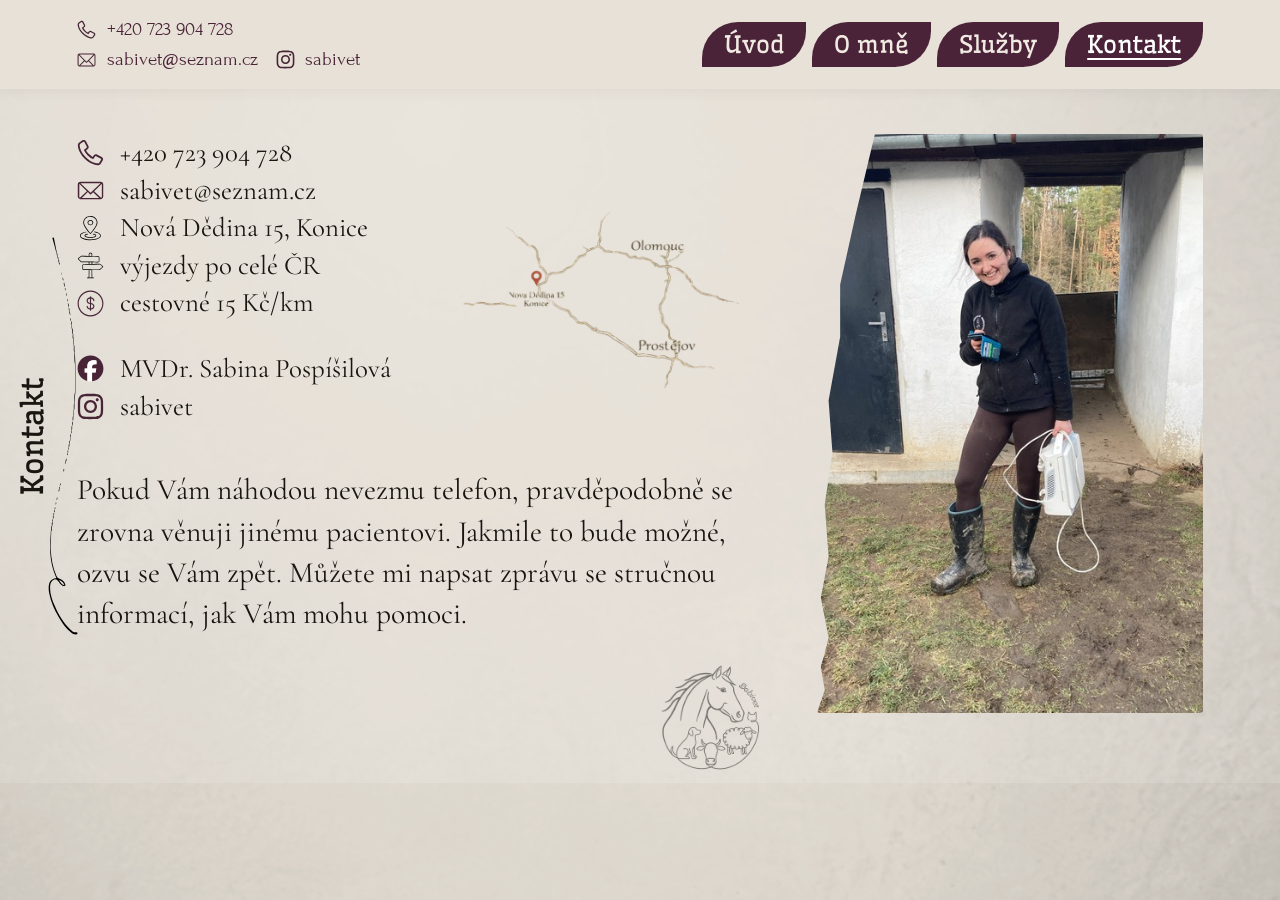
==== kontakt.html @ 32348e84 "Nový design SabiVet – čtyři samostatné stránky" ====
<!DOCTYPE html>

<html lang="cs">
<head>
<meta charset="utf-8"/>
<meta content="width=device-width, initial-scale=1" name="viewport"/>
<meta content="MVDr. Sabina Pospíšilová – terénní veterinární lékařka pro koně, ovce a malá zvířata. Nová Dědina 15, Konice, výjezdy po celé ČR." name="description"/>
<title>Kontakt | SabiVet – MVDr. Sabina Pospíšilová</title>
<link href="assets/fonts.css" rel="stylesheet"/>
<link href="style.css" rel="stylesheet"/>
<script defer="" src="script.js"></script>
</head>
<body>
<a class="skip-link" href="#obsah">Přejít na obsah</a>
<header class="site-header">
<div class="header-contact">
<a class="contact-item" href="tel:+420723904728"><img alt="" aria-hidden="true" class="icon" height="24" src="assets/icons/telefon.svg" width="24"/><span>+420 723 904 728</span></a>
<div><a class="contact-item" href="mailto:sabivet@seznam.cz"><img alt="" aria-hidden="true" class="icon" height="24" src="assets/icons/email.svg" width="24"/><span>sabivet@seznam.cz</span></a><span class="social-name contact-item"><img alt="" aria-hidden="true" class="icon" height="24" src="assets/icons/instagram.svg" width="24"/><span>sabivet</span></span></div>
</div>
<button aria-controls="navigation" aria-expanded="false" class="menu-toggle" type="button">Menu <svg aria-hidden="true" class="icon" height="24" viewbox="0 0 24 24" width="24"><path d="M4 6h16M4 12h16M4 18h16" fill="none" stroke="currentColor" stroke-linecap="round" stroke-width="1.5"></path></svg></button>
<nav aria-label="Hlavní navigace" id="navigation">
<a href="index.html">Úvod</a>
<a href="o-mne.html">O mně</a>
<a href="sluzby.html">Služby</a>
<a aria-current="page" href="kontakt.html">Kontakt</a>
</nav>
</header>
<main id="obsah">



<section aria-labelledby="contact-title" id="kontakt">
<div class="contact-row paper-panel">
<h2 class="side-title" id="contact-title">Kontakt</h2>
<div class="contact-copy">
<div class="contact-details">
<address>
<a class="contact-item" href="tel:+420723904728"><img alt="" aria-hidden="true" class="icon" height="24" src="assets/icons/telefon.svg" width="24"/><span>+420 723 904 728</span></a>
<a class="contact-item" href="mailto:sabivet@seznam.cz"><img alt="" aria-hidden="true" class="icon" height="24" src="assets/icons/email.svg" width="24"/><span>sabivet@seznam.cz</span></a>
<a class="contact-item" href="https://maps.app.goo.gl/75xv7nQfzBv7Q8959"><img alt="" aria-hidden="true" class="icon" height="24" src="assets/icons/adresa.svg" width="24"/><span>Nová Dědina 15, Konice</span></a>
<span class="contact-item"><img alt="" aria-hidden="true" class="icon" height="24" src="assets/icons/smerovnik.svg" width="24"/><span>výjezdy po celé ČR</span></span>
<span class="contact-item"><img alt="" aria-hidden="true" class="icon" height="24" src="assets/icons/cestovne.svg" width="24"/><span>cestovné 15 Kč/km</span></span>
<div class="social-contact"><span class="contact-item"><img alt="" aria-hidden="true" class="icon" height="24" src="assets/icons/facebook.svg" width="24"/><span>MVDr. Sabina Pospíšilová</span></span><span class="contact-item"><img alt="" aria-hidden="true" class="icon" height="24" src="assets/icons/instagram.svg" width="24"/><span>sabivet</span></span></div>
</address>
<a aria-label="Zobrazit Novou Dědinu 15, Konice na mapě" class="small-map" href="https://maps.app.goo.gl/75xv7nQfzBv7Q8959"><img alt="Mapa okolí Konice, Olomouce a Prostějova" height="480" loading="lazy" src="assets/images/mapa-linky.png" width="720"/></a>
</div>
<p>Pokud Vám náhodou nevezmu telefon, pravděpodobně se zrovna věnuji jinému pacientovi. Jakmile to bude možné, ozvu se Vám zpět. Můžete mi napsat zprávu se stručnou informací, jak Vám mohu pomoci.</p>
</div>
<img alt="Sabina Pospíšilová s veterinárním vybavením u stáje" class="portrait torn-left" height="800" loading="lazy" src="assets/images/kontakt.png" width="450"/>
<img alt="" class="signature" height="264" loading="lazy" src="assets/images/logo.png" width="383"/>
</div>

</section>
</main>
</body>
</html>
---- assets/fonts.css ----
/* Původní rodiny písem z oficiálního google/fonts, licence v assets/fonts/*-OFL.txt. */
@font-face{font-family:"CormorantGaramond";src:url("./fonts/CormorantGaramond[wght].ttf") format("truetype");font-weight:400;font-style:normal;font-display:swap;}
@font-face{font-family:"Forum";src:url("./fonts/Forum-Regular.ttf") format("truetype");font-weight:400;font-style:normal;font-display:swap;}
@font-face{font-family:"Wellfleet";src:url("./fonts/Wellfleet-Regular.ttf") format("truetype");font-weight:400;font-style:normal;font-display:swap;}
@font-face{font-family:"Quintessential";src:url("./fonts/Quintessential-Regular.ttf") format("truetype");font-weight:400;font-style:normal;font-display:swap;}
@font-face{font-family:"Lora";src:url("./fonts/Lora[wght].ttf") format("truetype");font-weight:400;font-style:normal;font-display:swap;}
---- style.css ----
:root {
  --wine: #4b2338;
  --paper: #e7e1d7;
  --ink: #191612;
  --body-font: 'CormorantGaramond', Georgia, serif;
  --nav-font: 'Wellfleet', Georgia, serif;
  color: var(--ink);
  background: var(--paper);
  font-family: var(--body-font);
  font-synthesis: none;
}
* { box-sizing: border-box; }
html { scroll-behavior: smooth; scroll-padding-top: 100px; }
body { margin: 0 auto; max-width: 1440px; background: var(--paper) url('assets/images/pergamen.png') center top / 100% auto repeat-y; }
a { color: inherit; text-underline-offset: .16em; }
a:hover { color: var(--wine); }
a:focus-visible, button:focus-visible { outline: 3px solid var(--wine); outline-offset: 5px; }
img { display: block; max-width: 100%; height: auto; }
button { font: inherit; }
p { margin: 0 0 1em; }
.skip-link { position: fixed; top: 8px; left: 8px; z-index: 20; padding: 12px; background: var(--paper); transform: translateY(-160%); }
.skip-link:focus { transform: none; }
.site-header { display: flex; align-items: center; justify-content: space-between; gap: 20px; padding: 16px 6%; min-height: 78px; position: sticky; top: 0; z-index: 10; background: var(--paper) url('assets/images/pergamen.png') center top / 100% auto; }
.header-contact { color: var(--wine); font-family: 'Forum', Georgia, serif; font-size: 19px; line-height: 1.4; }
.header-contact a { text-decoration: none; }
.social-name { margin-left: 18px; }
nav { display: flex; gap: 6px; }
nav a { border-radius: 36px 0 36px 0; background: var(--wine); color: #f1eae2; font: 24px/1.1 var(--nav-font); padding: 9px 22px; text-decoration: none; white-space: nowrap; }
nav a:hover, nav a[aria-current] { color: white; text-decoration: underline; }
.menu-toggle { display: none; }
.hero { position: relative; min-height: 600px; overflow: hidden; }
.hero-photo { position: absolute; left: 6%; top: 0; height: 100%; width: 76%; object-fit: cover; object-position: center; mask-image: linear-gradient(to right, #000 60%, transparent 100%); }
.hero-copy { position: relative; margin-left: 57%; padding: 10px 6% 40px 0; min-height: 600px; display: flex; flex-direction: column; align-items: flex-end; text-align: right; }
h1 { font-family: 'Quintessential', var(--body-font); font-size: clamp(30px, 3.3vw, 47px); font-weight: 400; margin: 0 0 24px; line-height: 1.3; white-space: nowrap; }
.hero-subtitle { font-size: clamp(24px, 2.5vw, 36px); line-height: 1.25; letter-spacing: .04em; }
.hero-specialties { font-family: 'Lora', Georgia, serif; font-size: clamp(10px, 1vw, 14px); margin: 12px 0 40px; }
.call-row { display: flex; gap: 15px; align-items: center; }
.call-row img { width: 85px; }
.call-button { color: var(--wine); font: 26px/1.1 var(--nav-font); border: 2px solid var(--wine); border-radius: 30px; padding: 6px 15px; text-decoration: none; }
.call-button:hover { background: var(--wine); color: var(--paper); }
.hero-location { margin-top: auto; margin-bottom: 0; padding-top: 90px; font-family: 'Quintessential', var(--body-font); font-size: 23px; }
.paper-panel { position: relative; background: linear-gradient(#ffffff38, #ffffff38), url('assets/images/pergamen.png') center / 100% 100%; }
.intro-facts { padding: 44px 6% 135px; }
.intro-facts h2 { font-size: 18px; font-weight: 400; margin: 0 0 40px; }
.intro-facts p { font-size: 30px; line-height: 1.35; margin-bottom: 50px; }
.intro-facts div:last-of-type p { margin-bottom: 0; }
.signature { position: absolute; width: 160px; right: 16px; bottom: 14px; opacity: .48; pointer-events: none; }
.section-title { position: absolute; width: 1px; height: 1px; overflow: hidden; clip-path: inset(50%); white-space: nowrap; }
.about-row { display: grid; grid-template-columns: 1.65fr 1fr; gap: 7%; align-items: center; padding: 40px 6%; }
.about-copy { font-size: clamp(22px, 2.25vw, 32px); line-height: 1.4; }
.about-copy p:last-child { margin-bottom: 0; }
.portrait { width: 100%; aspect-ratio: 2 / 3; object-fit: cover; }
.torn-left { border-radius: 4% 2% 0 0; clip-path: polygon(15% 0,100% 0,100% 100%,0 100%,2% 96%,1% 92%,3% 87%,1% 80%,3% 73%,2% 64%,4% 55%,3% 46%,6% 35%,6% 26%,10% 14%); }
.torn-right { clip-path: polygon(0 0,86% 0,89% 12%,92% 23%,90% 32%,95% 44%,96% 56%,94% 68%,98% 82%,100% 100%,0 100%); }
.about-second { grid-template-columns: 1fr 1.9fr; gap: 4%; padding-bottom: 110px; }
.about-second .about-copy { text-align: center; font-size: clamp(21px, 2.1vw, 30px); }
.service-row { display: grid; grid-template-columns: 1.65fr 1fr; align-items: center; gap: 5%; padding: 50px 7% 55px 10%; min-height: 550px; }
.side-title { position: absolute; left: 16px; top: 50%; margin: 0; writing-mode: vertical-rl; transform: translateY(-50%) rotate(180deg); color: var(--ink); font: 30px/1.1 var(--nav-font); }
.service-lists { display: grid; grid-template-columns: 1fr 1fr; gap: 24px; font-size: clamp(19px, 1.65vw, 24px); line-height: 1.3; }
.service-lists h4 { font: inherit; margin: 0; position: relative; }
.service-lists h4::before { content: '•'; position: absolute; left: -.65em; }
.service-lists ul { margin: 0 0 6px; padding-left: 22px; list-style-type: circle; }
.service-photo { width: 100%; height: 430px; object-fit: cover; }
.service-row:not(.service-reverse):not(.ruminants) .service-photo { object-position: 65% center; }
.service-reverse { grid-template-columns: 1fr 1.75fr; padding: 50px 8% 50px 6%; }
.service-reverse .side-title { left: auto; right: 16px; transform: translateY(-50%); }
.service-reverse .service-photo { object-position: 50% center; }
.petexpert { display: flex; gap: 15px; align-items: center; margin-top: 25px; font-size: 20px; }
.petexpert p { margin: 0; }
.petexpert > a { flex: 0 0 80px; }
.ruminants .service-lists { grid-template-columns: 1fr; }
.ruminants .service-photo { object-position: 62% center; }
.contact-row { display: grid; grid-template-columns: 1.8fr 1fr; gap: 4%; padding: 45px 6% 70px; }
.contact-details { display: grid; grid-template-columns: 1fr 1fr; gap: 15px; align-items: center; }
address { font-size: clamp(21px, 2.1vw, 30px); font-style: normal; line-height: 1.4; }
address > a, address span { display: block; }
address > a { text-decoration: none; }
address > a:hover { text-decoration: underline; }
.social-contact { margin: 28px 0; }
.contact-copy > p { font-size: clamp(22px, 2.3vw, 32px); line-height: 1.4; margin-top: 16px; }
.contact-row .portrait { height: 100%; min-height: 500px; object-position: center; }
.contact-row .signature { right: 36%; bottom: 10px; }
.large-map { display: block; padding: 20px 6% 50px; }
.large-map img { width: 100%; max-height: 620px; object-fit: contain; }
@media (min-width: 1440px) { h1 { font-size: 47px; } }
@media (max-width: 1050px) and (min-width: 761px) {
  .site-header { padding-inline: 3%; gap: 10px; }
  nav a { padding-inline: 15px; font-size: 20px; }
  .header-contact { font-size: 16px; }
  .social-name { margin-left: 8px; }
  .hero, .hero-copy { min-height: 510px; }
  .hero-copy { margin-left: 54%; padding-right: 3%; }
  .hero-photo { left: 3%; }
  .hero-location { padding-top: 55px; }
  .service-lists { gap: 15px; }
  .contact-details { grid-template-columns: 1fr; }
  .small-map { max-width: 220px; }
}
@media (max-width: 760px) {
  html { scroll-padding-top: 98px; }
  .site-header { padding: 12px 5%; min-height: 80px; flex-wrap: wrap; gap: 8px; }
  .header-contact { font-size: 16px; }
  .social-name { display: none; }
  .menu-toggle { display: flex; gap: 10px; align-items: center; padding: 10px 14px; border: 1px solid var(--wine); border-radius: 20px 0; color: var(--wine); background: transparent; font-family: var(--nav-font); min-height: 44px; }
  nav { display: flex; width: 100%; justify-content: center; flex-wrap: wrap; padding-top: 4px; }
  .menu-toggle { display: none; }
  .js .menu-toggle { display: flex; }
  .js nav { display: none; }
  .js nav.is-open { display: flex; }
  nav a { padding: 12px 16px; font-size: 18px; }
  .hero { display: flex; flex-direction: column; min-height: 0; }
  .hero-photo { position: relative; left: auto; width: 100%; height: auto; aspect-ratio: 800 / 532; object-fit: contain; mask-image: none; }
  .hero-copy { margin: 0; padding: 20px 6% 35px; min-height: 0; align-items: center; text-align: center; }
  h1 { font-size: clamp(26px, 6.6vw, 40px); white-space: normal; margin-bottom: 18px; }
  .hero-subtitle { font-size: 27px; letter-spacing: .01em; }
  .hero-specialties { font-size: 12px; line-height: 1.8; margin: 0 0 20px; }
  .hero-location { font-size: 21px; padding-top: 25px; }
  .call-button { font-size: 23px; min-height: 44px; }
  .call-row img { width: 70px; }
  .intro-facts { padding: 32px 6% 110px; }
  .intro-facts h2 { font-size: 16px; margin-bottom: 18px; }
  .intro-facts p { font-size: 25px; margin-bottom: 35px; }
  .signature { width: 115px; }
  .about-row, .about-second { grid-template-columns: 1fr; padding: 35px 6%; gap: 28px; }
  .about-copy, .about-second .about-copy { font-size: 24px; line-height: 1.5; text-align: left; }
  .about-row .portrait { width: min(100%, 380px); justify-self: center; }
  .about-second { padding-bottom: 110px; }
  .about-second .about-copy { grid-row: 1; }
  .service-row, .service-reverse { grid-template-columns: 1fr; padding: 30px 7% 40px; gap: 25px; min-height: 0; }
  .side-title, .service-reverse .side-title { position: static; transform: none; writing-mode: horizontal-tb; font-size: 28px; color: var(--wine); }
  .service-lists { font-size: 22px; line-height: 1.4; gap: 24px; padding-left: 12px; }
  .service-lists h4 { margin-top: 12px; }
  .service-photo { width: min(100%, 420px); height: 400px; justify-self: center; }
  .service-reverse .service-photo { grid-row: 3; }
  .petexpert { font-size: 21px; }
  .ruminants { padding-bottom: 105px; }
  .contact-row { grid-template-columns: 1fr; padding: 30px 6% 110px; }
  .contact-details { grid-template-columns: 1fr; }
  address { font-size: 25px; }
  address a { padding-block: 5px; overflow-wrap: anywhere; }
  .contact-copy > p { font-size: 24px; }
  .small-map { max-width: 360px; }
  .contact-row .portrait { width: min(100%, 380px); height: auto; min-height: 0; justify-self: center; }
  .contact-row .signature { right: 16px; }
  .large-map { padding: 20px 0; }
}
@media (max-width: 430px) {
  .service-lists { grid-template-columns: 1fr; gap: 0; }
  .service-photo { height: 360px; }
}
@media (prefers-reduced-motion: reduce) { html { scroll-behavior: auto; } }

/* Původní vektorové symboly ze stran 1 a 4 PDF, bez emoji. */
.icon { display: inline-block; width: 1em; height: 1em; flex: 0 0 1em; vertical-align: -.12em; object-fit: contain; }
.contact-item { display: inline-flex; align-items: center; gap: .6em; }
.header-contact div { display: flex; align-items: center; flex-wrap: wrap; }
.header-contact .contact-item { display: inline-flex; }
.social-name.contact-item { gap: .5em; }
.call-button { display: inline-flex; align-items: center; gap: .3em; }
.call-button .icon { width: 1.05em; height: 1.05em; flex-basis: 1.05em; }
.call-button:hover .icon { filter: brightness(0) invert(1); }
.hero-location .location-line, .hero-location .travel-line { display: flex; align-items: center; justify-content: flex-end; gap: .35em; }
.hero-location .travel-line { margin: 0; }
.hero-location .travel-line .icon { width: 1.3em; height: 1.3em; flex-basis: 1.3em; }
.intro-facts h2 { display: flex; align-items: center; gap: .8em; }
.intro-facts h2 .icon { width: 1.2em; height: 1.2em; flex-basis: 1.2em; }
address .contact-item { display: flex; align-items: center; }
address .contact-item > span { min-width: 0; }
.service-row::before, .contact-row::before { content: ''; position: absolute; left: 48px; top: 30px; bottom: 30px; width: 30px; background: url('assets/icons/dekorace-svisla.svg') center / 100% 100% no-repeat; pointer-events: none; }
.service-reverse::before { left: auto; right: 48px; transform: scaleX(-1); }
@media (max-width: 760px) {
  .social-name.contact-item { display: inline-flex; margin-left: 12px; }
  .hero-location .location-line, .hero-location .travel-line { justify-content: center; }
  .service-row::before, .contact-row::before { display: none; }
}

/* Revize: čtyři samostatné stránky, bez opakovaných švů pergamenu. */
body { background: var(--paper) url('assets/images/pergamen.png') center top / cover fixed no-repeat; min-height: 100vh; }
.paper-panel { background: rgba(255,255,255,.12); }
.site-header { background: #e7e1d7; box-shadow: 0 2px 12px #3a292010; }
nav a[aria-current="page"] { text-decoration: underline; text-underline-offset: .19em; }
nav a:not([aria-current]) { text-decoration: none; }
nav a:not([aria-current]):hover { text-decoration: underline; }
main { min-height: calc(100vh - 110px); }
.hero-photo { image-rendering: auto; }
.portrait, .service-photo { object-fit: cover; border-radius: 3px; }
.service-photo { aspect-ratio: 4 / 3; height: auto; }
@media(max-width:760px) { body { background-size: cover; background-attachment: scroll; } .service-photo { aspect-ratio: 4 / 3; height: auto; } }

/* Služby: jednotný pergamen bez ostrých horizontálních hranic mezi bloky. */
#sluzby,
#sluzby .service-row,
#sluzby .service-row.paper-panel {
  background: transparent;
  background-image: none;
  box-shadow: none;
}
#sluzby .service-row + .service-row {
  border-top: 0;
}

/* O mně: souvislé pozadí bez švů mezi oběma částmi. */
#o-mne,
#o-mne .about-row,
#o-mne .about-row.paper-panel {
  background: transparent;
  background-image: none;
  box-shadow: none;
}
#o-mne .about-row + .about-row {
  border-top: 0;
}

/* Doladění: výraznější pergamenová textura a velké fotografie služeb. */
body {
  background-image: url('assets/images/pergamen.png');
  background-position: center top;
  background-size: 100% auto;
  background-repeat: repeat-y;
  background-attachment: scroll;
}
/* Obsah nemá vlastní vybledlou vrstvu; textura zůstává vidět. */
#sluzby .service-row, #o-mne .about-row { background: transparent; }
.service-row:not(.service-reverse) {
  grid-template-columns: minmax(0, 1.35fr) minmax(0, 1fr);
  gap: 3%;
}
.service-photo {
  width: 100%;
  height: clamp(410px, 34vw, 540px);
  aspect-ratio: auto;
  object-fit: cover;
}
@media (max-width: 760px) {
  .service-row:not(.service-reverse) { grid-template-columns: 1fr; }
  .service-photo { width: min(100%, 520px); height: 400px; aspect-ratio: auto; }
}
@media (max-width: 430px) { .service-photo { height: 330px; } }
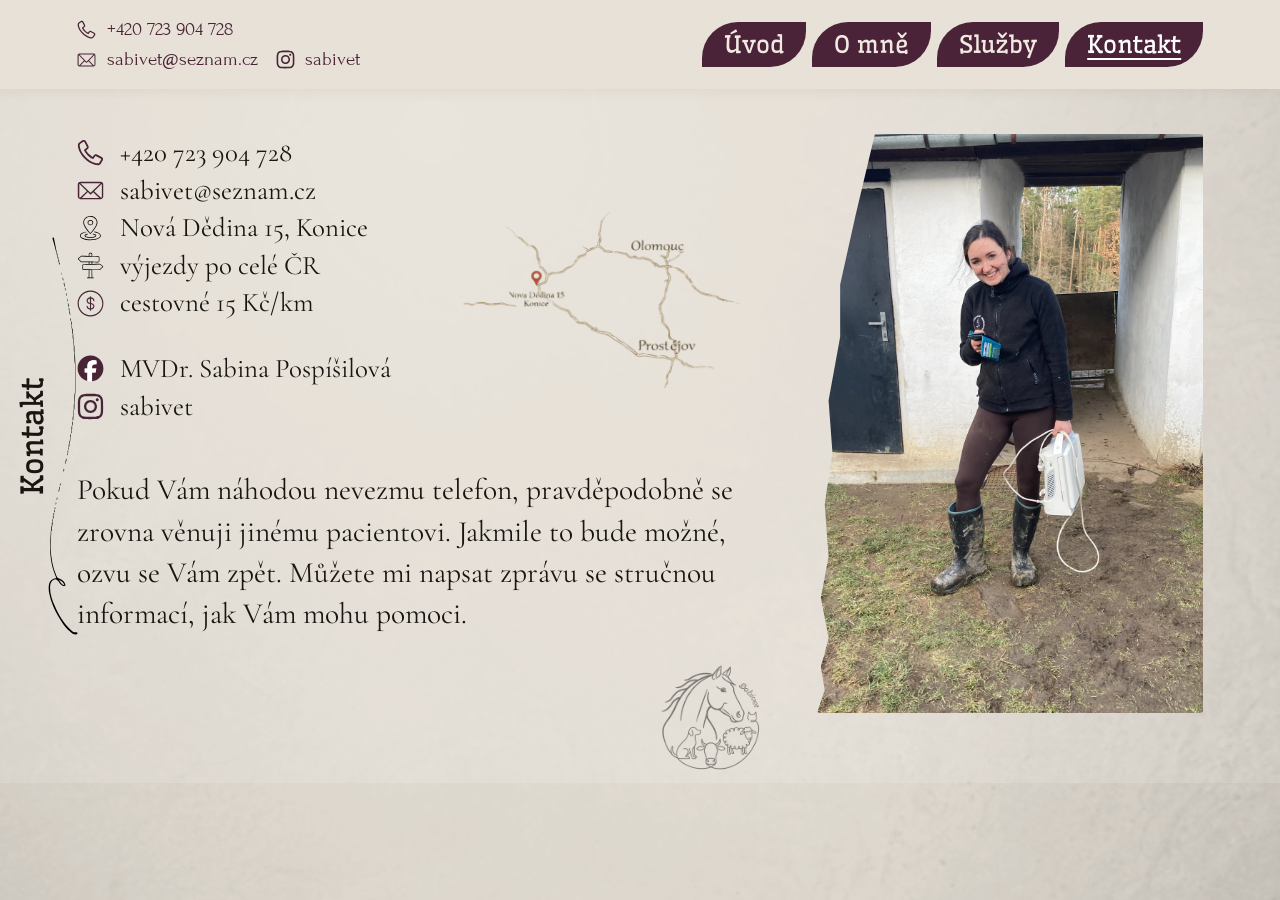
==== commit f2b1dc03: "Use optimized original photographs across all four pages" ====
--- a/kontakt.html
+++ b/kontakt.html
@@ -46,7 +46,7 @@
 </div>
 <p>Pokud Vám náhodou nevezmu telefon, pravděpodobně se zrovna věnuji jinému pacientovi. Jakmile to bude možné, ozvu se Vám zpět. Můžete mi napsat zprávu se stručnou informací, jak Vám mohu pomoci.</p>
 </div>
-<img alt="Sabina Pospíšilová s veterinárním vybavením u stáje" class="portrait torn-left" height="800" loading="lazy" src="assets/images/kontakt.png" width="450"/>
+<img alt="Sabina Pospíšilová s veterinárním vybavením u stáje" class="portrait torn-left" height="1920" loading="lazy" src="assets/images/kontakt.webp" width="1080"/>
 <img alt="" class="signature" height="264" loading="lazy" src="assets/images/logo.png" width="383"/>
 </div>
 
--- a/style.css
+++ b/style.css
@@ -29,7 +29,7 @@
 nav a:hover, nav a[aria-current] { color: white; text-decoration: underline; }
 .menu-toggle { display: none; }
 .hero { position: relative; min-height: 600px; overflow: hidden; }
-.hero-photo { position: absolute; left: 6%; top: 0; height: 100%; width: 76%; object-fit: cover; object-position: center; mask-image: linear-gradient(to right, #000 60%, transparent 100%); }
+.hero-photo { position: absolute; left: 6%; top: 0; height: 100%; width: 76%; object-fit: cover; object-position: center bottom; mask-image: linear-gradient(to right, #000 60%, transparent 100%); }
 .hero-copy { position: relative; margin-left: 57%; padding: 10px 6% 40px 0; min-height: 600px; display: flex; flex-direction: column; align-items: flex-end; text-align: right; }
 h1 { font-family: 'Quintessential', var(--body-font); font-size: clamp(30px, 3.3vw, 47px); font-weight: 400; margin: 0 0 24px; line-height: 1.3; white-space: nowrap; }
 .hero-subtitle { font-size: clamp(24px, 2.5vw, 36px); line-height: 1.25; letter-spacing: .04em; }
@@ -109,7 +109,7 @@
   .js nav.is-open { display: flex; }
   nav a { padding: 12px 16px; font-size: 18px; }
   .hero { display: flex; flex-direction: column; min-height: 0; }
-  .hero-photo { position: relative; left: auto; width: 100%; height: auto; aspect-ratio: 800 / 532; object-fit: contain; mask-image: none; }
+  .hero-photo { position: relative; left: auto; width: 100%; height: auto; aspect-ratio: 2048 / 1365; object-fit: contain; mask-image: none; }
   .hero-copy { margin: 0; padding: 20px 6% 35px; min-height: 0; align-items: center; text-align: center; }
   h1 { font-size: clamp(26px, 6.6vw, 40px); white-space: normal; margin-bottom: 18px; }
   .hero-subtitle { font-size: 27px; letter-spacing: .01em; }
@@ -236,3 +236,15 @@
   .service-photo { width: min(100%, 520px); height: 400px; aspect-ratio: auto; }
 }
 @media (max-width: 430px) { .service-photo { height: 330px; } }
+
+/* Originály služeb: celý snímek ve stávajícím rámečku, bez ořezu zvířat. */
+#sluzby .service-photo {
+  object-fit: contain;
+  object-position: center;
+  mask-image: url('assets/masks/sluzby-kone.svg');
+  mask-size: contain;
+  mask-position: center;
+  mask-repeat: no-repeat;
+}
+#sluzby .service-reverse .service-photo { mask-image: url('assets/masks/sluzby-psi.svg'); }
+#sluzby .ruminants .service-photo { mask-image: url('assets/masks/sluzby-prezvykavci.svg'); }
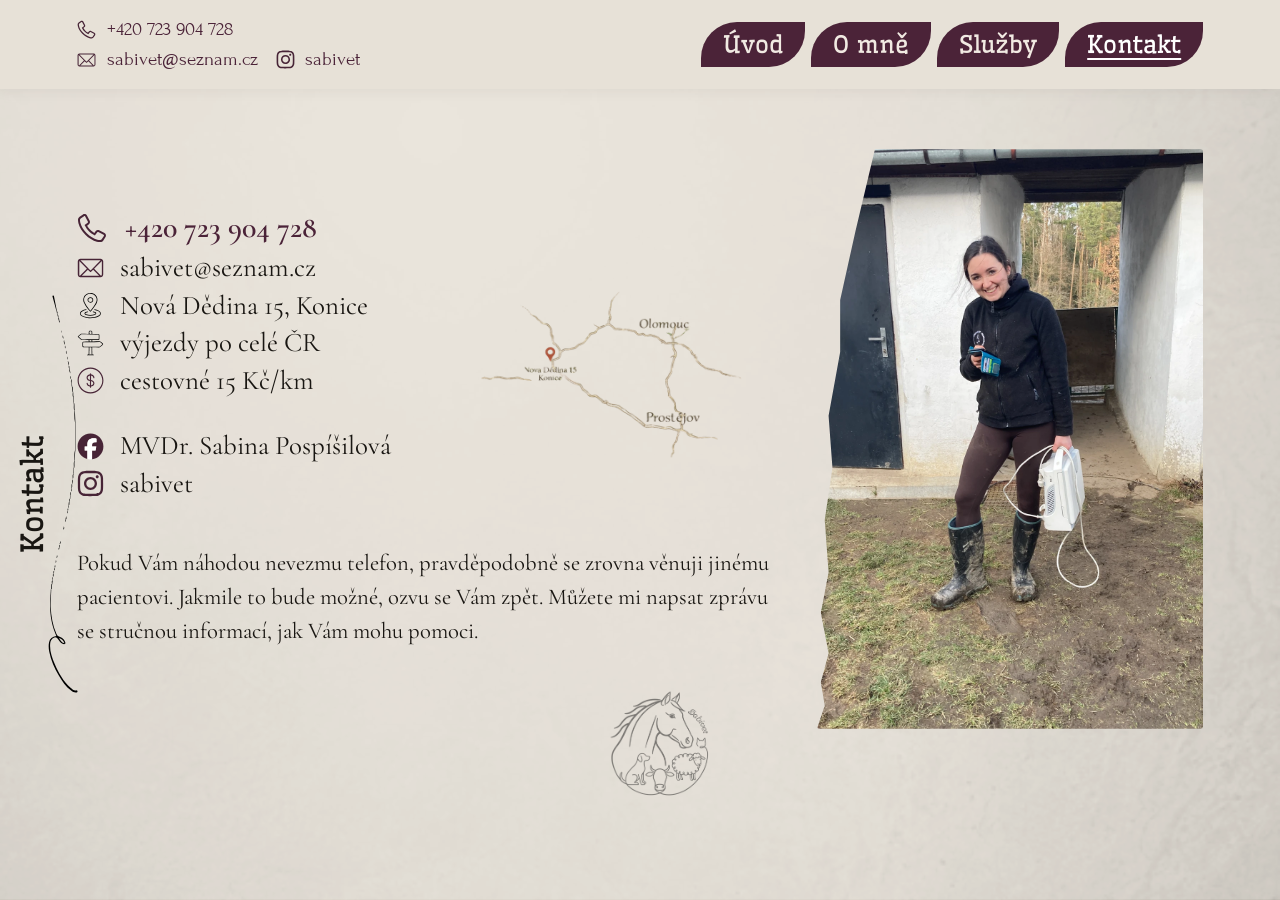
==== commit 098068cc: "Finální doladění textů, typografie a stránky Kontakt" ====
--- a/kontakt.html
+++ b/kontakt.html
@@ -20,7 +20,7 @@
 <button aria-controls="navigation" aria-expanded="false" class="menu-toggle" type="button">Menu <svg aria-hidden="true" class="icon" height="24" viewbox="0 0 24 24" width="24"><path d="M4 6h16M4 12h16M4 18h16" fill="none" stroke="currentColor" stroke-linecap="round" stroke-width="1.5"></path></svg></button>
 <nav aria-label="Hlavní navigace" id="navigation">
 <a href="index.html">Úvod</a>
-<a href="o-mne.html">O mně</a>
+<a href="o-mne.html">O mně</a>
 <a href="sluzby.html">Služby</a>
 <a aria-current="page" href="kontakt.html">Kontakt</a>
 </nav>
--- a/assets/fonts.css
+++ b/assets/fonts.css
@@ -1,5 +1,5 @@
 /* Původní rodiny písem z oficiálního google/fonts, licence v assets/fonts/*-OFL.txt. */
-@font-face{font-family:"CormorantGaramond";src:url("./fonts/CormorantGaramond[wght].ttf") format("truetype");font-weight:400;font-style:normal;font-display:swap;}
+@font-face{font-family:"CormorantGaramond";src:url("./fonts/CormorantGaramond[wght].ttf") format("truetype");font-weight:300 700;font-style:normal;font-display:swap;}
 @font-face{font-family:"Forum";src:url("./fonts/Forum-Regular.ttf") format("truetype");font-weight:400;font-style:normal;font-display:swap;}
 @font-face{font-family:"Wellfleet";src:url("./fonts/Wellfleet-Regular.ttf") format("truetype");font-weight:400;font-style:normal;font-display:swap;}
 @font-face{font-family:"Quintessential";src:url("./fonts/Quintessential-Regular.ttf") format("truetype");font-weight:400;font-style:normal;font-display:swap;}
--- a/style.css
+++ b/style.css
@@ -248,3 +248,349 @@
 }
 #sluzby .service-reverse .service-photo { mask-image: url('assets/masks/sluzby-psi.svg'); }
 #sluzby .ruminants .service-photo { mask-image: url('assets/masks/sluzby-prezvykavci.svg'); }
+
+/* Doladění vnitřních stránek; pravidla úvodu a záhlaví zůstávají původní. */
+#o-mne .about-copy {
+  font-size: clamp(18px, 1.85vw, 26px);
+  line-height: 1.5;
+  text-align: left;
+}
+#o-mne .about-copy p { margin-bottom: 1.2em; }
+#o-mne .about-copy p:last-child { margin-bottom: 0; }
+#o-mne .about-second .about-copy {
+  font-size: clamp(18px, 1.72vw, 24.6px);
+  text-align: center;
+}
+#o-mne .about-second .about-copy p { margin-bottom: 1.4em; }
+#o-mne .about-second .about-copy p:last-child { margin-bottom: 0; }
+
+#sluzby .service-row {
+  grid-template-columns: minmax(0, 1fr) minmax(0, 1.2fr);
+  gap: 3%;
+}
+#sluzby .service-reverse {
+  grid-template-columns: minmax(0, 1.2fr) minmax(0, 1fr);
+}
+#sluzby .service-lists, #sluzby .service-content, #sluzby .service-lists > div { min-width: 0; }
+#sluzby .service-photo {
+  width: 100%;
+  max-width: none;
+  height: auto;
+  aspect-ratio: auto;
+}
+#sluzby .side-title { color: var(--wine); font-size: 34px; left: 12px; }
+#sluzby .service-reverse .side-title { left: auto; right: 12px; }
+#sluzby .service-lists h4 { font-weight: 700; }
+#sluzby .petexpert > a { flex: 0 0 120px; }
+#sluzby .petexpert img { width: 120px; height: 120px; }
+
+#kontakt address > a[href^="tel:"] { color: var(--wine); font-size: 1.12em; font-weight: 600; }
+#kontakt .contact-copy > p { font-size: clamp(17px, 1.77vw, 24.6px); line-height: 1.5; }
+
+@media (max-width: 760px) {
+  #o-mne .about-copy, #o-mne .about-second .about-copy { font-size: 22px; }
+  #sluzby .service-row, #sluzby .service-reverse { grid-template-columns: minmax(0, 1fr); gap: 25px; }
+  #sluzby .side-title { font-size: 30px; }
+  #sluzby .petexpert { flex-wrap: wrap; }
+  #sluzby .petexpert p { flex: 1 1 190px; }
+  #kontakt .contact-copy > p { font-size: 20px; }
+}
+
+/* Kompozice Canvy: vysoké rámy služeb s individuálním ořezem. */
+#sluzby .service-photo,
+#sluzby .service-reverse .service-photo,
+#sluzby .ruminants .service-photo {
+  width: min(100%, 43vw, 620px);
+  height: clamp(460px, 58vw, 840px);
+  object-fit: cover;
+  justify-self: end;
+  mask-image: linear-gradient(to bottom, transparent, #000 2%, #000 98%, transparent);
+  mask-size: 100% 100%;
+}
+#sluzby .service-row:not(.service-reverse):not(.ruminants) .service-photo { object-position: 27% center; }
+#sluzby .service-reverse .service-photo { object-position: 43% center; justify-self: start; }
+#sluzby .ruminants .service-photo { object-position: 74% center; }
+#sluzby .service-lists li { overflow-wrap: break-word; }
+
+/* Kompaktní oddíly O mně bez změny velikosti fotografií. */
+#o-mne .about-row { padding-top: 12px; padding-bottom: 12px; }
+#o-mne .about-copy { font-size: 18px; line-height: 1.38; }
+#o-mne .about-copy p { margin-bottom: .7em; }
+#o-mne .about-second { padding-bottom: 32px; }
+#o-mne .about-second .about-copy { font-size: 18px; line-height: 1.4; text-align: right; }
+#o-mne .about-second .about-copy p { margin-bottom: .85em; }
+#o-mne .about-copy p:last-child,
+#o-mne .about-second .about-copy p:last-child { margin-bottom: 0; }
+
+@media (min-width: 761px) and (max-width: 1100px) {
+  #o-mne .about-second { padding-bottom: 110px; }
+}
+@media (max-width: 760px) {
+  #sluzby .service-photo,
+  #sluzby .service-reverse .service-photo,
+  #sluzby .ruminants .service-photo {
+    width: min(100%, 520px);
+    height: auto;
+    aspect-ratio: 3 / 4;
+    justify-self: center;
+  }
+  #o-mne .about-row { padding-top: 35px; padding-bottom: 35px; }
+  #o-mne .about-copy, #o-mne .about-second .about-copy { font-size: 22px; line-height: 1.5; }
+  #o-mne .about-copy p, #o-mne .about-second .about-copy p { margin-bottom: .9em; }
+  #o-mne .about-copy p:last-child, #o-mne .about-second .about-copy p:last-child { margin-bottom: 0; }
+  #o-mne .about-second { padding-bottom: 110px; }
+}
+
+/* Vyvážení textu a fotografie; bez omezení na výšku obrazovky. */
+#o-mne .about-row { padding-top: 28px; padding-bottom: 28px; }
+#o-mne .about-copy { font-size: 24px; line-height: 1.42; }
+#o-mne .about-copy p { margin-bottom: .8em; }
+#o-mne .about-second { padding-bottom: 100px; }
+#o-mne .about-second .about-copy { font-size: 24px; line-height: 1.44; text-align: right; }
+#o-mne .about-second .about-copy p { margin-bottom: .9em; }
+#o-mne .about-copy p:last-child,
+#o-mne .about-second .about-copy p:last-child { margin-bottom: 0; }
+#o-mne .portrait { height: clamp(420px, 38vw, 540px); aspect-ratio: auto; object-position: center 60%; }
+#o-mne .about-second .portrait { height: clamp(400px, 34vw, 490px); object-position: center; }
+
+.page-services { background-image: url('assets/images/pergamen-sluzby.svg'); }
+#sluzby .service-row { min-height: 0; }
+#sluzby .service-photo,
+#sluzby .service-reverse .service-photo,
+#sluzby .ruminants .service-photo {
+  height: 100%;
+  min-height: 0;
+  contain: size;
+  align-self: stretch;
+}
+#sluzby .service-reverse .puppy-photo {
+  position: relative;
+  overflow: hidden;
+  height: calc(100% + 180px);
+  margin-block: -90px;
+}
+#sluzby .puppy-photo-image {
+  position: absolute;
+  inset: 0 auto 0 -69.74%;
+  width: 263.16%;
+  max-width: none;
+  height: 100%;
+  object-fit: cover;
+  object-position: center 65%;
+}
+@media (min-width: 761px) and (max-width: 1100px) {
+  #o-mne .about-copy, #o-mne .about-second .about-copy { font-size: 23px; }
+}
+@media (max-width: 760px) {
+  #o-mne .about-row { padding-top: 35px; padding-bottom: 35px; }
+  #o-mne .about-copy, #o-mne .about-second .about-copy { font-size: 22px; line-height: 1.5; }
+  #o-mne .portrait, #o-mne .about-second .portrait { height: auto; aspect-ratio: 2 / 3; }
+  #o-mne .about-second { padding-bottom: 110px; }
+  #sluzby .service-photo,
+  #sluzby .service-reverse .service-photo,
+  #sluzby .ruminants .service-photo {
+    contain: none;
+    height: auto;
+    align-self: auto;
+  }
+  #sluzby .service-reverse .puppy-photo { aspect-ratio: 3 / 4; height: auto; margin-block: 0; }
+}
+
+/* Služby: obsah má přednost, fotografie jsou menší doprovodné prvky. */
+#sluzby .service-lists { font-size: 22px; line-height: 1.28; column-gap: 22px; }
+#sluzby .service-lists h4 { margin-bottom: .12em; }
+#sluzby .service-lists ul { margin-bottom: .35em; }
+#sluzby .petexpert { margin-top: 20px; line-height: 1.35; }
+#sluzby .service-photo,
+#sluzby .service-reverse .service-photo,
+#sluzby .ruminants .service-photo {
+  width: min(100%, 380px);
+  height: auto;
+  aspect-ratio: 3 / 4;
+  contain: none;
+  align-self: center;
+}
+#sluzby .service-reverse .puppy-photo {
+  /* Poměr schváleného rámu při 1366 px zachovává tentýž výřez při zmenšení. */
+  aspect-ratio: 587.375 / 717.65625;
+  margin-block: 0;
+}
+
+@media (min-width: 1024px) {
+  #sluzby {
+    --services-header-height: 90px;
+    display: grid;
+    grid-template-columns: minmax(0, 1fr);
+    grid-auto-rows: 1fr;
+  }
+  #sluzby .service-row {
+    min-height: calc(100vh - var(--services-header-height));
+    min-height: calc(100svh - var(--services-header-height));
+    grid-template-columns: minmax(0, 1.35fr) minmax(0, .85fr);
+    padding-block: 24px;
+    gap: 3%;
+  }
+  #sluzby .service-reverse {
+    grid-template-columns: minmax(0, .85fr) minmax(0, 1.35fr);
+  }
+  #sluzby .service-lists { font-size: clamp(20px, 1.5vw, 22px); line-height: 1.24; }
+}
+@media (max-width: 1023px) {
+  #sluzby { display: block; }
+  #sluzby .service-row, #sluzby .service-reverse {
+    min-height: 0;
+    grid-template-columns: minmax(0, 1fr);
+    padding-block: 32px;
+    gap: 24px;
+  }
+  #sluzby .side-title, #sluzby .service-reverse .side-title {
+    position: static;
+    writing-mode: horizontal-tb;
+    transform: none;
+  }
+  #sluzby .service-row::before { display: none; }
+  #sluzby .service-photo,
+  #sluzby .service-reverse .service-photo,
+  #sluzby .ruminants .service-photo { justify-self: center; }
+  #sluzby .service-reverse .puppy-photo { grid-row: 3; }
+  #sluzby .ruminants { padding-bottom: 110px; }
+}
+
+/* Mírné zvětšení prvních dvou kategorií v rámci jedné desktopové obrazovky. */
+@media (min-width: 1024px) {
+  #sluzby .service-row:not(.ruminants) .service-lists {
+    font-size: clamp(20px, 1.65vw, 24px);
+    line-height: 1.28;
+  }
+  #sluzby .service-row:not(.ruminants) .service-photo { width: min(100%, 420px); }
+  #sluzby .petexpert { font-size: 22px; }
+}
+
+/* Tečky fungují na desktopu i bez přichytávání; snapping vyžaduje dostatek místa. */
+html.services-navigation { scroll-padding-top: var(--services-snap-top, 90px); }
+html.services-snap-enabled { scroll-snap-type: y proximity; }
+.services-snap-enabled #sluzby .service-row {
+  scroll-snap-align: start;
+  scroll-snap-stop: normal;
+}
+.section-dots {
+  position: fixed;
+  right: var(--dots-right, 0px);
+  top: var(--dots-top, 50%);
+  transform: translateY(-50%);
+  width: 28px;
+  gap: 6px;
+  z-index: 9;
+}
+.section-dots[hidden] { display: none; }
+.section-dots:not([hidden]) { display: grid; }
+.section-dots a {
+  display: grid;
+  place-items: center;
+  width: 28px;
+  height: 32px;
+  padding: 0;
+  border: 0;
+  border-radius: 0;
+  background: transparent;
+  color: var(--wine);
+  text-decoration: none;
+}
+.section-dots.at-viewport-edge a { justify-items: end; padding-right: 3px; }
+.section-dots a:hover,
+.section-dots a[aria-current="location"] { color: var(--wine); text-decoration: none; }
+.section-dot {
+  width: 9px;
+  height: 9px;
+  border: 1px solid currentColor;
+  border-radius: 50%;
+  opacity: .85;
+  transition: background-color .18s, opacity .18s;
+}
+.section-dots.at-viewport-edge .section-dot { width: 6px; height: 6px; }
+.section-dots a:hover .section-dot,
+.section-dots a[aria-current="location"] .section-dot { background: currentColor; opacity: 1; }
+.section-dots a:focus-visible { outline: none; }
+.section-dots a:focus-visible .section-dot { outline: 2px solid var(--wine); outline-offset: 1px; opacity: 1; }
+@media (prefers-reduced-motion: reduce) {
+  html.services-navigation { scroll-behavior: auto; }
+  .section-dot { transition: none; }
+}
+
+/* Závěrečné doladění: stejná dekorace jako u služeb a kontaktu. */
+#o-mne .about-row:first-of-type::before {
+  content: '';
+  position: absolute;
+  left: 48px;
+  top: 30px;
+  bottom: 30px;
+  width: 30px;
+  background: url('assets/icons/dekorace-svisla.svg') center / 100% 100% no-repeat;
+  pointer-events: none;
+}
+#o-mne .side-title { left: 12px; color: var(--wine); font-size: 34px; }
+
+/* Logo má vlastní volný prostor pod fotografií, mimo její rám. */
+@media (min-width: 1024px) {
+  #sluzby .ruminants .signature { right: 7%; bottom: 32px; }
+}
+
+/* Kontakt: čitelnější mapa a kompaktní kompozice s přirozeným přetečením. */
+@media (min-width: 1101px) {
+  #kontakt .contact-row {
+    min-height: calc(100svh - 90px);
+    padding-block: 24px 134px;
+    align-items: center;
+  }
+  #kontakt .contact-details { grid-template-columns: minmax(0, .9fr) minmax(0, 1.1fr); }
+  #kontakt .contact-row .portrait {
+    width: min(100%, 400px);
+    height: auto;
+    min-height: 0;
+    aspect-ratio: 2 / 3;
+    justify-self: end;
+  }
+  #kontakt .contact-row .signature { right: 40%; bottom: 100px; }
+}
+@media (max-width: 760px) {
+  #o-mne .about-row:first-of-type::before { display: none; }
+  #o-mne .side-title { font-size: 28px; }
+}
+
+@media (min-width: 1024px) and (max-height: 850px) {
+  #sluzby .ruminants .signature { right: calc(7% + 380px + 32px); }
+}
+
+@media (min-width: 1101px) and (max-height: 850px) {
+  #kontakt .contact-row .signature { bottom: 24px; }
+}
+@media (min-width: 761px) and (max-width: 1100px) {
+  #kontakt .contact-row { padding-bottom: 134px; }
+}
+@media (min-width: 761px) and (max-width: 1023px) {
+  #sluzby .ruminants { padding-bottom: 142px; }
+}
+/* V užším okně nezůstává vedle textu místo pro celou ozdobnou linku. */
+@media (min-width: 761px) and (max-width: 1300px) {
+  #o-mne .about-row:first-of-type::before { display: none; }
+}
+@media (min-width: 761px) and (max-width: 1100px) {
+  #o-mne .side-title { font-size: 30px; }
+}
+@media (max-width: 760px) {
+  #kontakt .contact-row { gap: 24px; }
+}
+
+/* Kontakt: celé jméno na desktopu a o něco výraznější mapa. */
+@media (min-width: 761px) {
+  #kontakt .social-contact > .contact-item:first-child > span { white-space: nowrap; }
+}
+@media (min-width: 1101px) {
+  #kontakt .contact-details {
+    grid-template-columns: minmax(355px, .95fr) minmax(0, 1.05fr);
+    column-gap: 20px;
+  }
+}
+@media (min-width: 1440px) {
+  #kontakt .small-map { width: calc(100% + 50px); }
+}
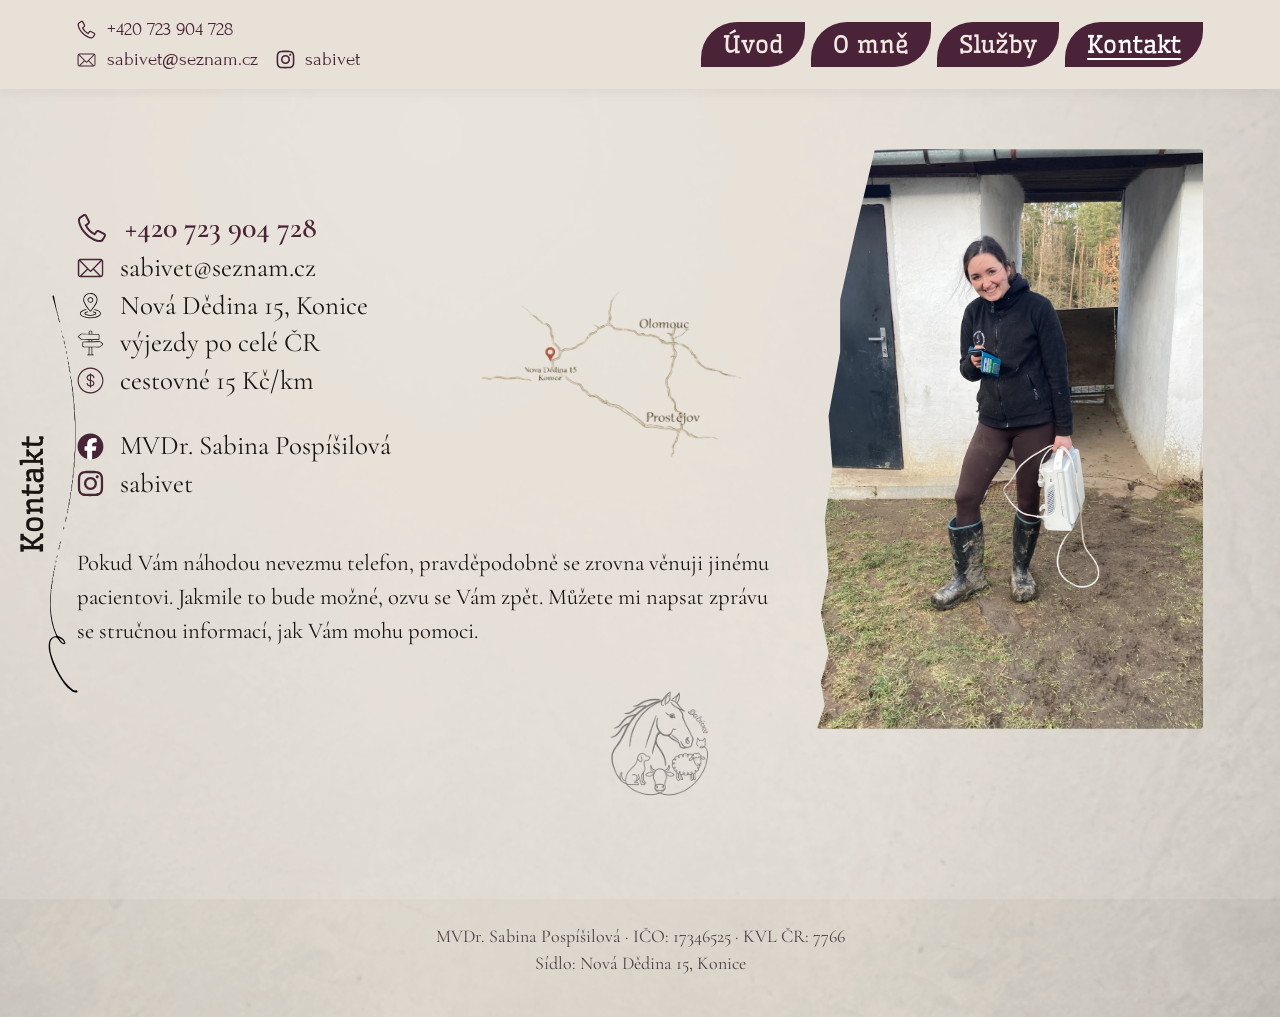
==== commit 31a93f7f: "Identifikační patička Kontaktů s čitelnějším textem" ====
--- a/kontakt.html
+++ b/kontakt.html
@@ -49,7 +49,10 @@
 <img alt="Sabina Pospíšilová s veterinárním vybavením u stáje" class="portrait torn-left" height="1920" loading="lazy" src="assets/images/kontakt.webp" width="1080"/>
 <img alt="" class="signature" height="264" loading="lazy" src="assets/images/logo.png" width="383"/>
 </div>
-
+<footer class="identification">
+<p>MVDr. Sabina Pospíšilová · IČO: 17346525 · KVL ČR: 7766<br/>
+Sídlo: Nová Dědina 15, Konice</p>
+</footer>
 </section>
 </main>
 </body>
--- a/style.css
+++ b/style.css
@@ -594,3 +594,36 @@
 @media (min-width: 1440px) {
   #kontakt .small-map { width: calc(100% + 50px); }
 }
+
+/* Mobilní pergamen navazuje zrcadlením původní textury, bez hran dlaždic. */
+@media (max-width: 760px) {
+  body:not(.page-services) { background-image: url('assets/images/pergamen-sluzby.svg'); }
+  #uvod .paper-panel, #kontakt .paper-panel { background: transparent; }
+
+  #kontakt .contact-row { gap: 28px; padding-bottom: 32px; }
+  #kontakt .contact-details { gap: 20px; }
+  #kontakt .small-map {
+    width: calc(100% + 16px);
+    max-width: none;
+    justify-self: center;
+  }
+  #kontakt .contact-copy > p { margin-block: 24px 0; }
+  #kontakt .contact-row .portrait {
+    width: min(82%, 300px);
+    aspect-ratio: auto;
+    height: auto;
+    object-fit: contain;
+  }
+  #kontakt .contact-row .signature {
+    position: static;
+    justify-self: end;
+    margin-right: 8px;
+  }
+}
+
+/* Identifikační údaje navazují pod kontaktní kompozicí, bez posunu jejích prvků. */
+#kontakt .identification { padding: 24px 6% 40px; font-size: 18px; line-height: 1.5; text-align: center; color: #4f4045; }
+#kontakt .identification p { margin: 0; }
+@media (max-width: 760px) {
+  #kontakt .identification { padding-top: 12px; }
+}
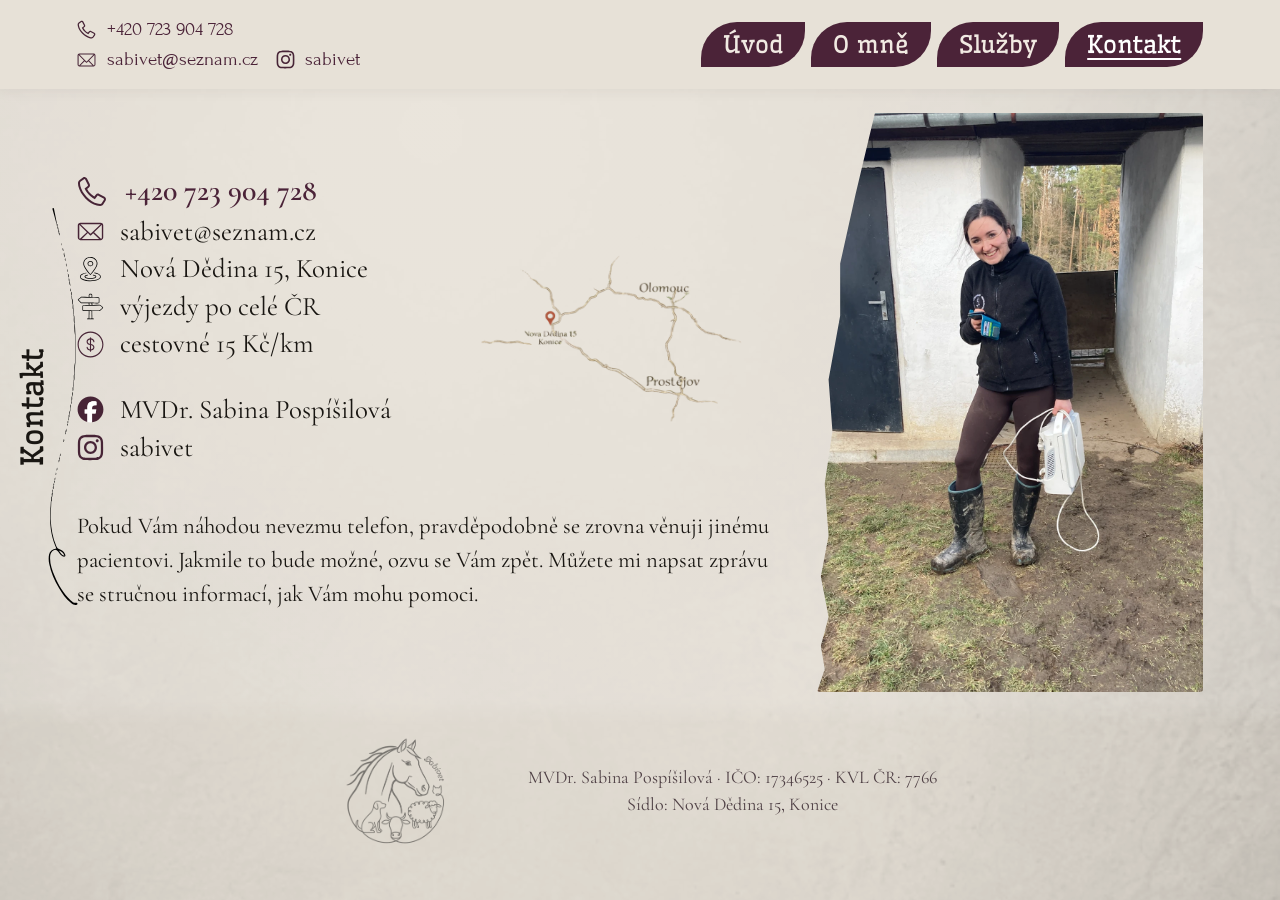
==== commit 35f7e3cb: "Move decorative logo into identification footer" ====
--- a/kontakt.html
+++ b/kontakt.html
@@ -47,10 +47,10 @@
 <p>Pokud Vám náhodou nevezmu telefon, pravděpodobně se zrovna věnuji jinému pacientovi. Jakmile to bude možné, ozvu se Vám zpět. Můžete mi napsat zprávu se stručnou informací, jak Vám mohu pomoci.</p>
 </div>
 <img alt="Sabina Pospíšilová s veterinárním vybavením u stáje" class="portrait torn-left" height="1920" loading="lazy" src="assets/images/kontakt.webp" width="1080"/>
-<img alt="" class="signature" height="264" loading="lazy" src="assets/images/logo.png" width="383"/>
 </div>
 <footer class="identification">
-<p>MVDr. Sabina Pospíšilová · IČO: 17346525 · KVL ČR: 7766<br/>
+<img alt="" class="signature" height="264" loading="lazy" src="assets/images/logo.png" width="383"/>
+<p>MVDr. Sabina Pospíšilová · <span>IČO: 17346525</span> · <span>KVL ČR: 7766</span><br/>
 Sídlo: Nová Dědina 15, Konice</p>
 </footer>
 </section>
--- a/style.css
+++ b/style.css
@@ -40,11 +40,10 @@
 .call-button:hover { background: var(--wine); color: var(--paper); }
 .hero-location { margin-top: auto; margin-bottom: 0; padding-top: 90px; font-family: 'Quintessential', var(--body-font); font-size: 23px; }
 .paper-panel { position: relative; background: linear-gradient(#ffffff38, #ffffff38), url('assets/images/pergamen.png') center / 100% 100%; }
-.intro-facts { padding: 44px 6% 135px; }
+.intro-facts { padding: 44px 6% 28px; }
 .intro-facts h2 { font-size: 18px; font-weight: 400; margin: 0 0 40px; }
 .intro-facts p { font-size: 30px; line-height: 1.35; margin-bottom: 50px; }
 .intro-facts div:last-of-type p { margin-bottom: 0; }
-.signature { position: absolute; width: 160px; right: 16px; bottom: 14px; opacity: .48; pointer-events: none; }
 .section-title { position: absolute; width: 1px; height: 1px; overflow: hidden; clip-path: inset(50%); white-space: nowrap; }
 .about-row { display: grid; grid-template-columns: 1.65fr 1fr; gap: 7%; align-items: center; padding: 40px 6%; }
 .about-copy { font-size: clamp(22px, 2.25vw, 32px); line-height: 1.4; }
@@ -52,7 +51,7 @@
 .portrait { width: 100%; aspect-ratio: 2 / 3; object-fit: cover; }
 .torn-left { border-radius: 4% 2% 0 0; clip-path: polygon(15% 0,100% 0,100% 100%,0 100%,2% 96%,1% 92%,3% 87%,1% 80%,3% 73%,2% 64%,4% 55%,3% 46%,6% 35%,6% 26%,10% 14%); }
 .torn-right { clip-path: polygon(0 0,86% 0,89% 12%,92% 23%,90% 32%,95% 44%,96% 56%,94% 68%,98% 82%,100% 100%,0 100%); }
-.about-second { grid-template-columns: 1fr 1.9fr; gap: 4%; padding-bottom: 110px; }
+.about-second { grid-template-columns: 1fr 1.9fr; gap: 4%; }
 .about-second .about-copy { text-align: center; font-size: clamp(21px, 2.1vw, 30px); }
 .service-row { display: grid; grid-template-columns: 1.65fr 1fr; align-items: center; gap: 5%; padding: 50px 7% 55px 10%; min-height: 550px; }
 .side-title { position: absolute; left: 16px; top: 50%; margin: 0; writing-mode: vertical-rl; transform: translateY(-50%) rotate(180deg); color: var(--ink); font: 30px/1.1 var(--nav-font); }
@@ -70,7 +69,7 @@
 .petexpert > a { flex: 0 0 80px; }
 .ruminants .service-lists { grid-template-columns: 1fr; }
 .ruminants .service-photo { object-position: 62% center; }
-.contact-row { display: grid; grid-template-columns: 1.8fr 1fr; gap: 4%; padding: 45px 6% 70px; }
+.contact-row { display: grid; grid-template-columns: 1.8fr 1fr; gap: 4%; padding: 45px 6% 32px; }
 .contact-details { display: grid; grid-template-columns: 1fr 1fr; gap: 15px; align-items: center; }
 address { font-size: clamp(21px, 2.1vw, 30px); font-style: normal; line-height: 1.4; }
 address > a, address span { display: block; }
@@ -79,7 +78,6 @@
 .social-contact { margin: 28px 0; }
 .contact-copy > p { font-size: clamp(22px, 2.3vw, 32px); line-height: 1.4; margin-top: 16px; }
 .contact-row .portrait { height: 100%; min-height: 500px; object-position: center; }
-.contact-row .signature { right: 36%; bottom: 10px; }
 .large-map { display: block; padding: 20px 6% 50px; }
 .large-map img { width: 100%; max-height: 620px; object-fit: contain; }
 @media (min-width: 1440px) { h1 { font-size: 47px; } }
@@ -117,14 +115,12 @@
   .hero-location { font-size: 21px; padding-top: 25px; }
   .call-button { font-size: 23px; min-height: 44px; }
   .call-row img { width: 70px; }
-  .intro-facts { padding: 32px 6% 110px; }
+  .intro-facts { padding: 32px 6% 20px; }
   .intro-facts h2 { font-size: 16px; margin-bottom: 18px; }
   .intro-facts p { font-size: 25px; margin-bottom: 35px; }
-  .signature { width: 115px; }
   .about-row, .about-second { grid-template-columns: 1fr; padding: 35px 6%; gap: 28px; }
   .about-copy, .about-second .about-copy { font-size: 24px; line-height: 1.5; text-align: left; }
   .about-row .portrait { width: min(100%, 380px); justify-self: center; }
-  .about-second { padding-bottom: 110px; }
   .about-second .about-copy { grid-row: 1; }
   .service-row, .service-reverse { grid-template-columns: 1fr; padding: 30px 7% 40px; gap: 25px; min-height: 0; }
   .side-title, .service-reverse .side-title { position: static; transform: none; writing-mode: horizontal-tb; font-size: 28px; color: var(--wine); }
@@ -133,15 +129,13 @@
   .service-photo { width: min(100%, 420px); height: 400px; justify-self: center; }
   .service-reverse .service-photo { grid-row: 3; }
   .petexpert { font-size: 21px; }
-  .ruminants { padding-bottom: 105px; }
-  .contact-row { grid-template-columns: 1fr; padding: 30px 6% 110px; }
+  .contact-row { grid-template-columns: 1fr; padding: 30px 6% 32px; }
   .contact-details { grid-template-columns: 1fr; }
   address { font-size: 25px; }
   address a { padding-block: 5px; overflow-wrap: anywhere; }
   .contact-copy > p { font-size: 24px; }
   .small-map { max-width: 360px; }
   .contact-row .portrait { width: min(100%, 380px); height: auto; min-height: 0; justify-self: center; }
-  .contact-row .signature { right: 16px; }
   .large-map { padding: 20px 0; }
 }
 @media (max-width: 430px) {
@@ -316,15 +310,11 @@
 #o-mne .about-row { padding-top: 12px; padding-bottom: 12px; }
 #o-mne .about-copy { font-size: 18px; line-height: 1.38; }
 #o-mne .about-copy p { margin-bottom: .7em; }
-#o-mne .about-second { padding-bottom: 32px; }
 #o-mne .about-second .about-copy { font-size: 18px; line-height: 1.4; text-align: right; }
 #o-mne .about-second .about-copy p { margin-bottom: .85em; }
 #o-mne .about-copy p:last-child,
 #o-mne .about-second .about-copy p:last-child { margin-bottom: 0; }
 
-@media (min-width: 761px) and (max-width: 1100px) {
-  #o-mne .about-second { padding-bottom: 110px; }
-}
 @media (max-width: 760px) {
   #sluzby .service-photo,
   #sluzby .service-reverse .service-photo,
@@ -338,14 +328,12 @@
   #o-mne .about-copy, #o-mne .about-second .about-copy { font-size: 22px; line-height: 1.5; }
   #o-mne .about-copy p, #o-mne .about-second .about-copy p { margin-bottom: .9em; }
   #o-mne .about-copy p:last-child, #o-mne .about-second .about-copy p:last-child { margin-bottom: 0; }
-  #o-mne .about-second { padding-bottom: 110px; }
 }
 
 /* Vyvážení textu a fotografie; bez omezení na výšku obrazovky. */
 #o-mne .about-row { padding-top: 28px; padding-bottom: 28px; }
 #o-mne .about-copy { font-size: 24px; line-height: 1.42; }
 #o-mne .about-copy p { margin-bottom: .8em; }
-#o-mne .about-second { padding-bottom: 100px; }
 #o-mne .about-second .about-copy { font-size: 24px; line-height: 1.44; text-align: right; }
 #o-mne .about-second .about-copy p { margin-bottom: .9em; }
 #o-mne .about-copy p:last-child,
@@ -385,7 +373,6 @@
   #o-mne .about-row { padding-top: 35px; padding-bottom: 35px; }
   #o-mne .about-copy, #o-mne .about-second .about-copy { font-size: 22px; line-height: 1.5; }
   #o-mne .portrait, #o-mne .about-second .portrait { height: auto; aspect-ratio: 2 / 3; }
-  #o-mne .about-second { padding-bottom: 110px; }
   #sluzby .service-photo,
   #sluzby .service-reverse .service-photo,
   #sluzby .ruminants .service-photo {
@@ -453,7 +440,6 @@
   #sluzby .service-reverse .service-photo,
   #sluzby .ruminants .service-photo { justify-self: center; }
   #sluzby .service-reverse .puppy-photo { grid-row: 3; }
-  #sluzby .ruminants { padding-bottom: 110px; }
 }
 
 /* Mírné zvětšení prvních dvou kategorií v rámci jedné desktopové obrazovky. */
@@ -530,16 +516,10 @@
 }
 #o-mne .side-title { left: 12px; color: var(--wine); font-size: 34px; }
 
-/* Logo má vlastní volný prostor pod fotografií, mimo její rám. */
-@media (min-width: 1024px) {
-  #sluzby .ruminants .signature { right: 7%; bottom: 32px; }
-}
-
 /* Kontakt: čitelnější mapa a kompaktní kompozice s přirozeným přetečením. */
 @media (min-width: 1101px) {
   #kontakt .contact-row {
-    min-height: calc(100svh - 90px);
-    padding-block: 24px 134px;
+    padding-block: 24px 32px;
     align-items: center;
   }
   #kontakt .contact-details { grid-template-columns: minmax(0, .9fr) minmax(0, 1.1fr); }
@@ -550,26 +530,12 @@
     aspect-ratio: 2 / 3;
     justify-self: end;
   }
-  #kontakt .contact-row .signature { right: 40%; bottom: 100px; }
 }
 @media (max-width: 760px) {
   #o-mne .about-row:first-of-type::before { display: none; }
   #o-mne .side-title { font-size: 28px; }
 }
 
-@media (min-width: 1024px) and (max-height: 850px) {
-  #sluzby .ruminants .signature { right: calc(7% + 380px + 32px); }
-}
-
-@media (min-width: 1101px) and (max-height: 850px) {
-  #kontakt .contact-row .signature { bottom: 24px; }
-}
-@media (min-width: 761px) and (max-width: 1100px) {
-  #kontakt .contact-row { padding-bottom: 134px; }
-}
-@media (min-width: 761px) and (max-width: 1023px) {
-  #sluzby .ruminants { padding-bottom: 142px; }
-}
 /* V užším okně nezůstává vedle textu místo pro celou ozdobnou linku. */
 @media (min-width: 761px) and (max-width: 1300px) {
   #o-mne .about-row:first-of-type::before { display: none; }
@@ -614,16 +580,21 @@
     height: auto;
     object-fit: contain;
   }
-  #kontakt .contact-row .signature {
-    position: static;
-    justify-self: end;
-    margin-right: 8px;
-  }
-}
-
-/* Identifikační údaje navazují pod kontaktní kompozicí, bez posunu jejích prvků. */
-#kontakt .identification { padding: 24px 6% 40px; font-size: 18px; line-height: 1.5; text-align: center; color: #4f4045; }
-#kontakt .identification p { margin: 0; }
-@media (max-width: 760px) {
-  #kontakt .identification { padding-top: 12px; }
-}
+}
+
+/* Zesvětlení panelů plynule končí před patičkou. */
+@media (min-width: 761px) {
+  #uvod .intro-facts, #kontakt .contact-row {
+    background: linear-gradient(to bottom, rgba(255,255,255,.12) calc(100% - 24px), transparent);
+  }
+}
+
+/* Identifikační údaje pod obsahem stránky. */
+.identification { display: flex; align-items: center; justify-content: center; gap: 24px; padding: 12px 6% 24px; font-size: 18px; line-height: 1.5; text-align: center; color: #4f4045; }
+.identification .signature { flex: none; width: 160px; opacity: .48; }
+.identification p { margin: 0; }
+.identification span { white-space: nowrap; }
+@media (max-width: 760px) {
+  .identification { flex-direction: column; gap: 8px; }
+  .identification .signature { width: 115px; }
+}
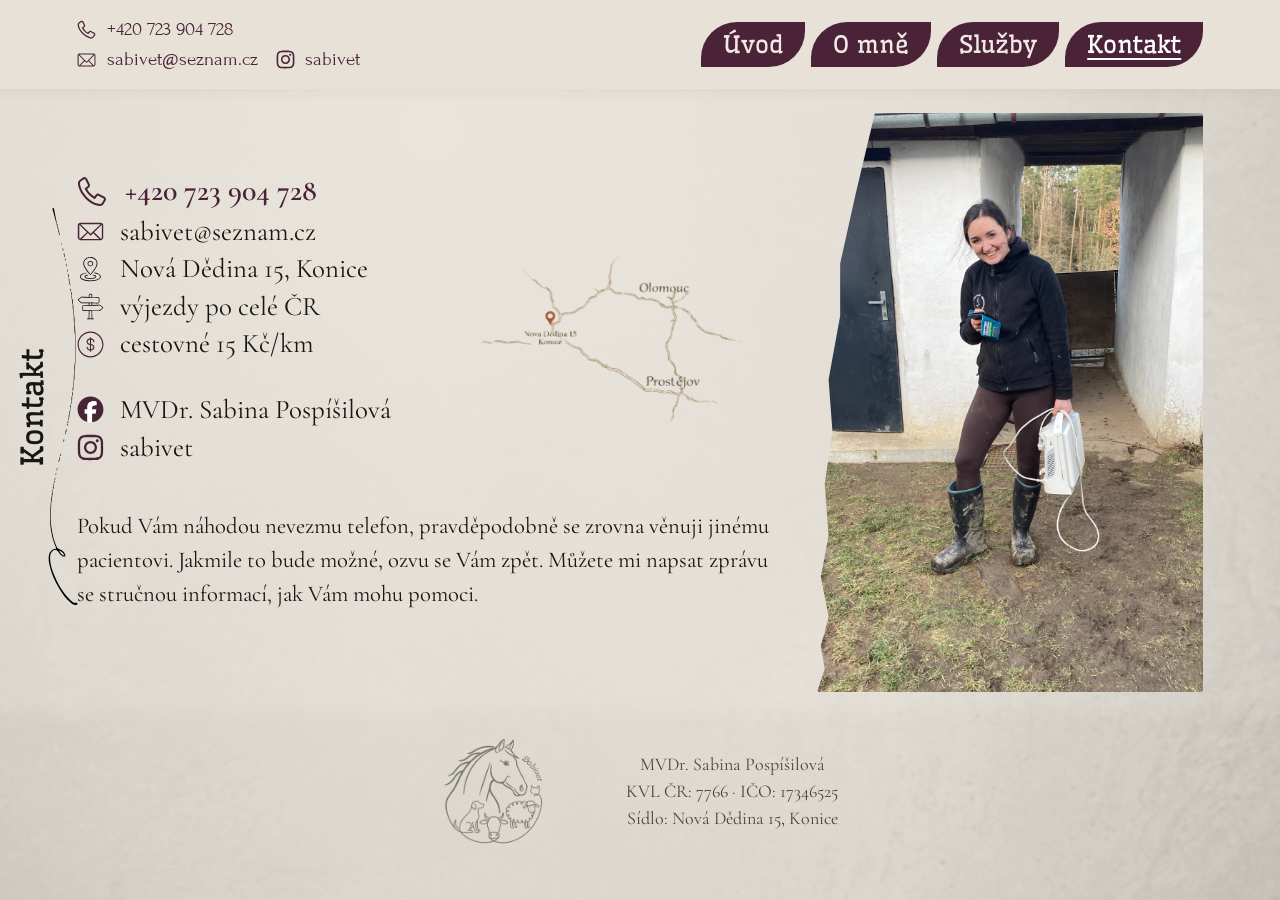
==== commit 9d44cae1: "Set identification footer on three lines" ====
--- a/kontakt.html
+++ b/kontakt.html
@@ -50,7 +50,8 @@
 </div>
 <footer class="identification">
 <img alt="" class="signature" height="264" loading="lazy" src="assets/images/logo.png" width="383"/>
-<p>MVDr. Sabina Pospíšilová · <span>IČO: 17346525</span> · <span>KVL ČR: 7766</span><br/>
+<p>MVDr. Sabina Pospíšilová<br/>
+<span>KVL ČR: 7766 · IČO: 17346525</span><br/>
 Sídlo: Nová Dědina 15, Konice</p>
 </footer>
 </section>
